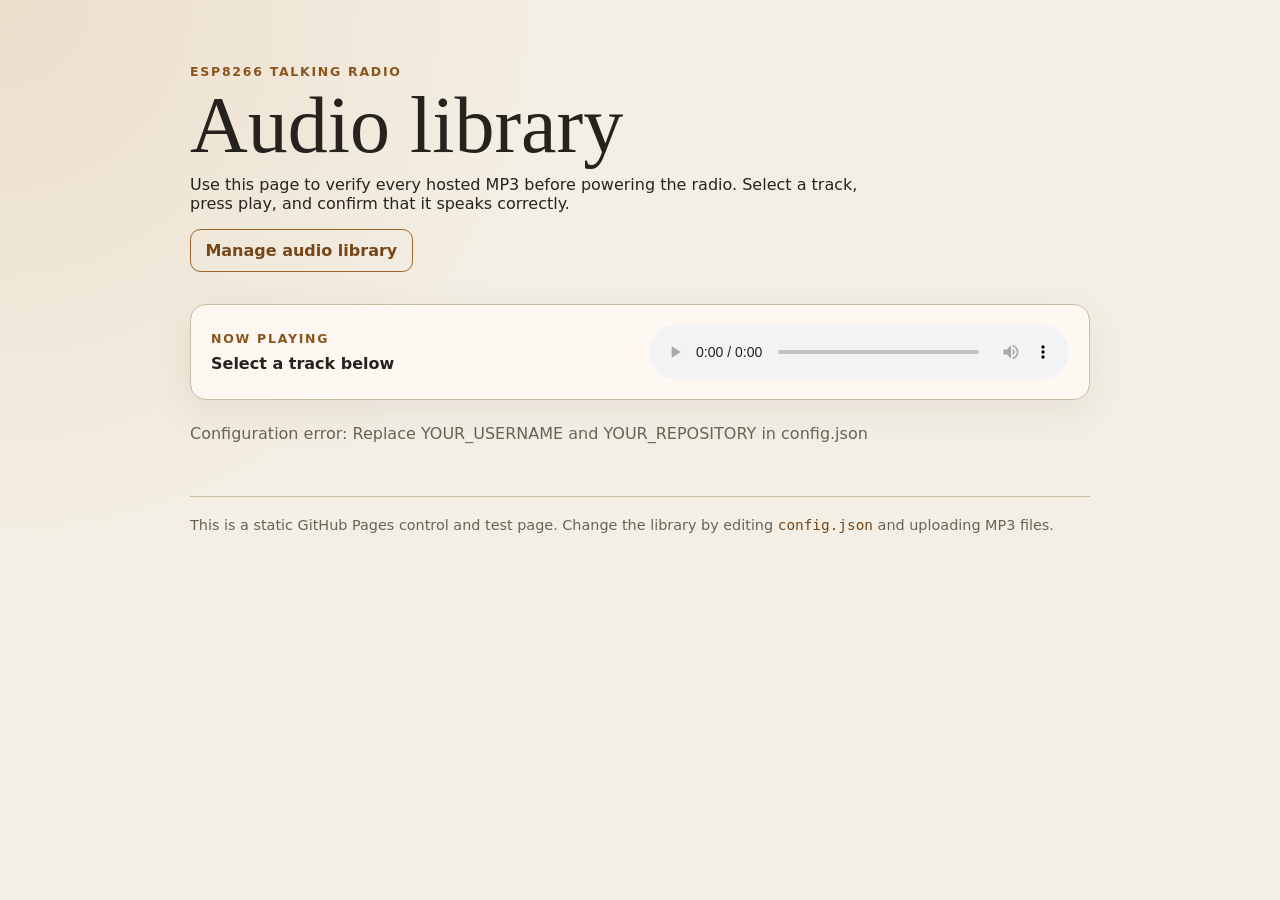
==== docs/index.html @ 39cb0681 "Initial project upload" ====
<!doctype html>
<html lang="en">
  <head>
    <meta charset="utf-8">
    <meta name="viewport" content="width=device-width, initial-scale=1">
    <meta name="color-scheme" content="light dark">
    <title>Talking Radio Audio Library</title>
    <link rel="stylesheet" href="styles.css">
  </head>
  <body>
    <main>
      <header>
        <p class="eyebrow">ESP8266 talking radio</p>
        <h1>Audio library</h1>
        <p>
          Use this page to verify every hosted MP3 before powering the radio.
          Select a track, press play, and confirm that it speaks correctly.
        </p>
        <a class="manage-link" href="manage.html">Manage audio library</a>
      </header>

      <section class="player-panel" aria-labelledby="now-playing-heading">
        <div>
          <p class="eyebrow" id="now-playing-heading">Now playing</p>
          <p id="now-playing">Select a track below</p>
        </div>
        <audio id="audio-player" controls preload="none"></audio>
      </section>

      <p id="status" role="status">Loading config.json…</p>
      <div id="library"></div>

      <footer>
        This is a static GitHub Pages control and test page. Change the library
        by editing <code>config.json</code> and uploading MP3 files.
      </footer>
    </main>
    <script src="app.js"></script>
  </body>
</html>
---- docs/styles.css ----
:root {
  color-scheme: light dark;
  font-family: Inter, ui-sans-serif, system-ui, -apple-system, BlinkMacSystemFont,
    "Segoe UI", sans-serif;
  background: #f4efe5;
  color: #26231e;
}

* {
  box-sizing: border-box;
}

body {
  margin: 0;
  min-height: 100vh;
  background:
    radial-gradient(circle at top left, rgba(180, 118, 46, 0.14), transparent 36rem),
    #f4efe5;
}

main {
  width: min(900px, calc(100% - 2rem));
  margin: 0 auto;
  padding: 4rem 0 3rem;
}

header {
  max-width: 680px;
  margin-bottom: 2rem;
}

h1,
h2,
p {
  margin-top: 0;
}

h1 {
  margin-bottom: 0.75rem;
  font-family: Georgia, "Times New Roman", serif;
  font-size: clamp(2.5rem, 8vw, 5rem);
  font-weight: 500;
  line-height: 0.95;
}

h2 {
  font-size: 1rem;
  letter-spacing: 0.04em;
}

.eyebrow {
  margin-bottom: 0.5rem;
  color: #8a541c;
  font-size: 0.78rem;
  font-weight: 700;
  letter-spacing: 0.14em;
  text-transform: uppercase;
}

.player-panel {
  display: grid;
  grid-template-columns: 1fr minmax(260px, 420px);
  gap: 1.5rem;
  align-items: center;
  margin-bottom: 1.5rem;
  padding: 1.25rem;
  border: 1px solid #cbbca4;
  border-radius: 1rem;
  background: rgba(255, 252, 246, 0.82);
  box-shadow: 0 12px 40px rgba(70, 47, 20, 0.08);
}

#now-playing {
  margin-bottom: 0;
  font-weight: 650;
  overflow-wrap: anywhere;
}

audio {
  width: 100%;
}

#status {
  min-height: 1.5rem;
  color: #6a6257;
}

.group {
  margin: 2.25rem 0;
}

.track-list {
  display: grid;
  gap: 0.65rem;
  margin: 0;
  padding: 0;
  list-style: none;
}

.track-button {
  width: 100%;
  padding: 0.9rem 1rem;
  border: 1px solid #d8ccba;
  border-radius: 0.75rem;
  background: rgba(255, 252, 246, 0.62);
  color: inherit;
  font: inherit;
  text-align: left;
  overflow-wrap: anywhere;
}

.track-button:hover,
.track-button:focus-visible {
  border-color: #9c6528;
  background: #fffaf0;
}

.track-button[aria-current="true"] {
  border-color: #8a541c;
  background: #f1dfc1;
}

footer {
  margin-top: 3rem;
  padding-top: 1.25rem;
  border-top: 1px solid #cbbca4;
  color: #6a6257;
  font-size: 0.9rem;
}

code {
  color: #754618;
}

.manage-link,
.action-link,
button.action-link {
  display: inline-block;
  padding: 0.7rem 0.9rem;
  border: 1px solid #9c6528;
  border-radius: 0.65rem;
  background: transparent;
  color: #754618;
  font: inherit;
  font-weight: 650;
  text-decoration: none;
}

.manage-link:hover,
.manage-link:focus-visible,
.action-link:hover,
.action-link:focus-visible {
  background: #f1dfc1;
}

.editor-grid {
  display: grid;
  gap: 1rem;
}

.editor-grid label {
  display: grid;
  gap: 0.4rem;
  font-weight: 650;
}

.editor-grid input,
.editor-grid textarea {
  width: 100%;
  padding: 0.75rem;
  border: 1px solid #cbbca4;
  border-radius: 0.55rem;
  background: rgba(255, 252, 246, 0.82);
  color: inherit;
  font: inherit;
}

.editor-grid textarea {
  min-height: 9rem;
  resize: vertical;
}

#json-output {
  width: 100%;
  padding: 0.75rem;
  border: 1px solid #cbbca4;
  border-radius: 0.55rem;
  background: rgba(255, 252, 246, 0.82);
  color: inherit;
  font: 0.88rem/1.5 ui-monospace, SFMono-Regular, Consolas, monospace;
  resize: vertical;
}

.actions {
  display: flex;
  flex-wrap: wrap;
  gap: 0.65rem;
  margin: 1rem 0;
}

.instructions {
  margin: 2rem 0;
  padding-left: 1.25rem;
}

.instructions li {
  margin-bottom: 0.65rem;
}

@media (max-width: 650px) {
  main {
    padding-top: 2.5rem;
  }

  .player-panel {
    grid-template-columns: 1fr;
  }
}

@media (prefers-color-scheme: dark) {
  :root {
    background: #17140f;
    color: #eee6d9;
  }

  body {
    background:
      radial-gradient(circle at top left, rgba(194, 130, 59, 0.13), transparent 36rem),
      #17140f;
  }

  .eyebrow,
  code {
    color: #e1aa69;
  }

  .manage-link,
  .action-link,
  button.action-link {
    border-color: #d49a59;
    color: #e1aa69;
  }

  .manage-link:hover,
  .manage-link:focus-visible,
  .action-link:hover,
  .action-link:focus-visible {
    background: #49331e;
  }

  .editor-grid input,
  .editor-grid textarea,
  #json-output {
    border-color: #4a4034;
    background: rgba(39, 33, 26, 0.86);
  }

  .player-panel,
  .track-button {
    border-color: #4a4034;
    background: rgba(39, 33, 26, 0.86);
  }

  .track-button:hover,
  .track-button:focus-visible {
    border-color: #d49a59;
    background: #31281e;
  }

  .track-button[aria-current="true"] {
    border-color: #d49a59;
    background: #49331e;
  }

  #status,
  footer {
    color: #b9ad9d;
  }
}
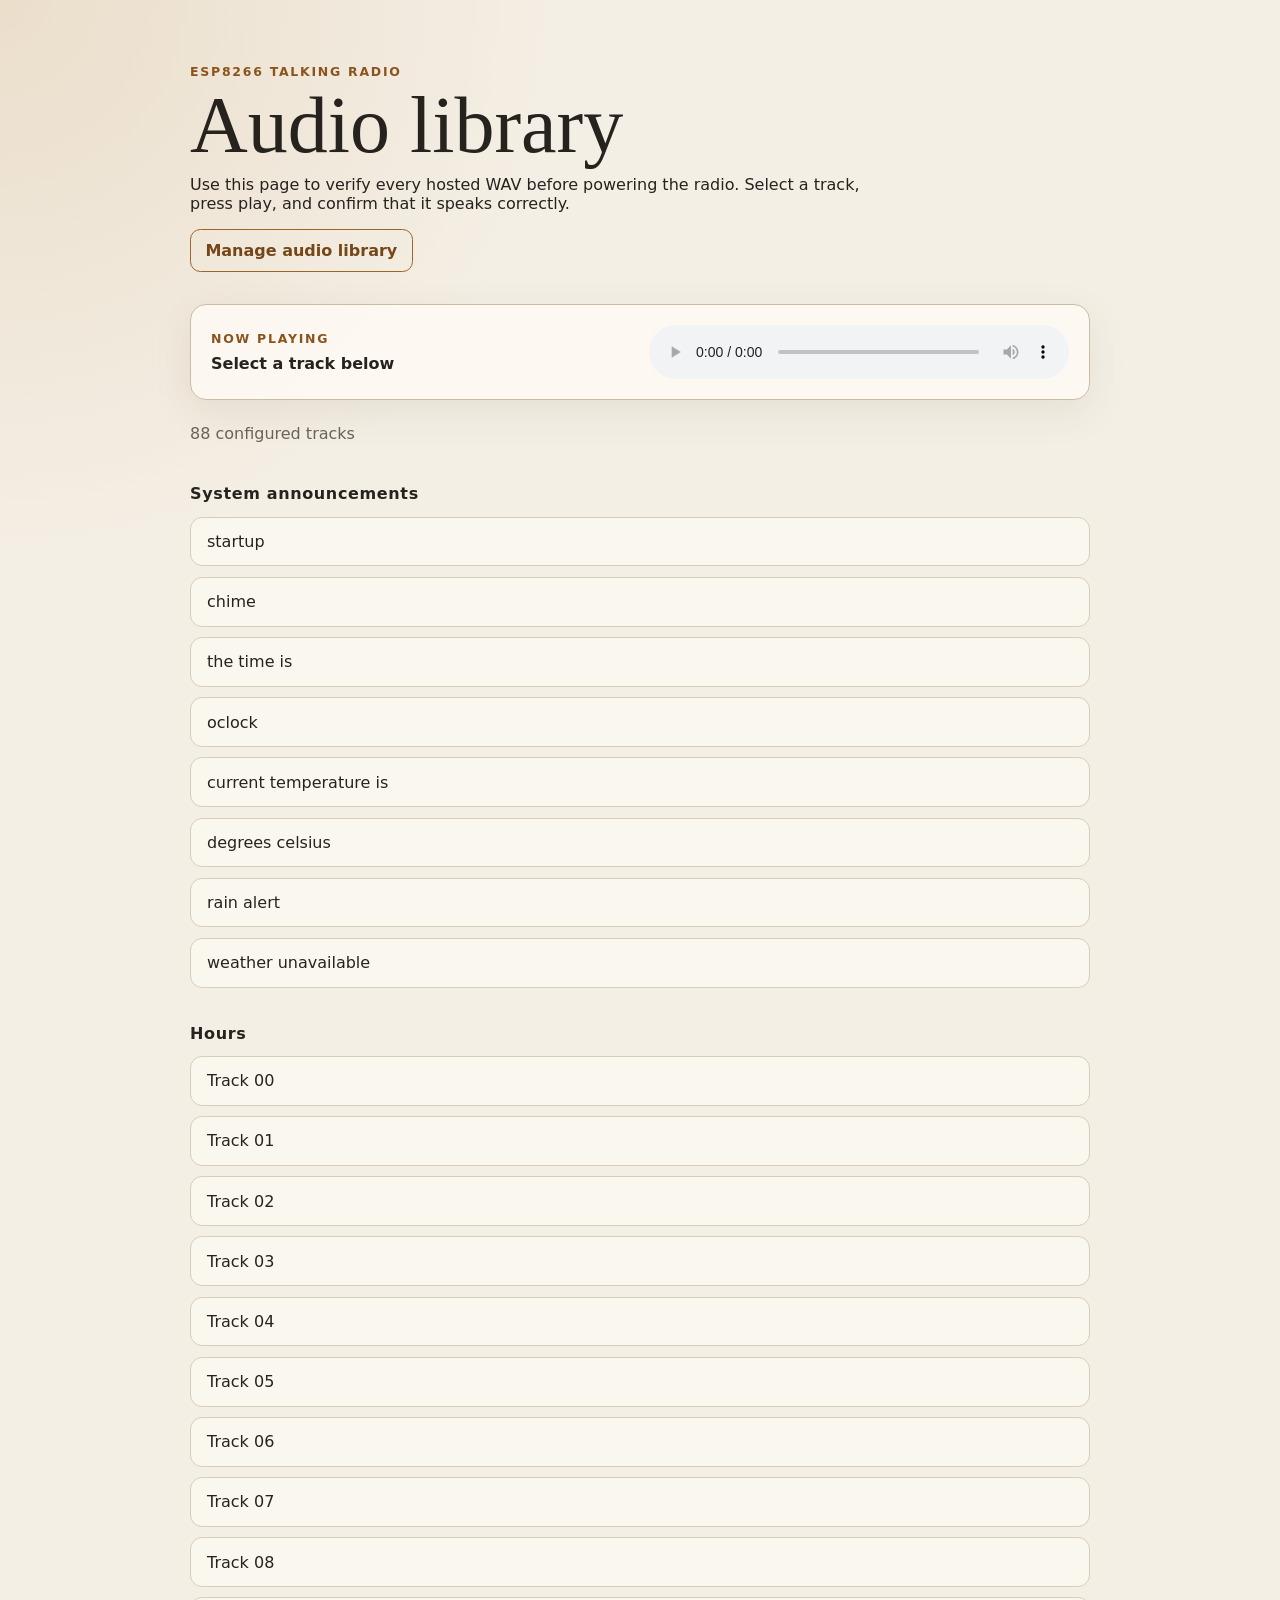
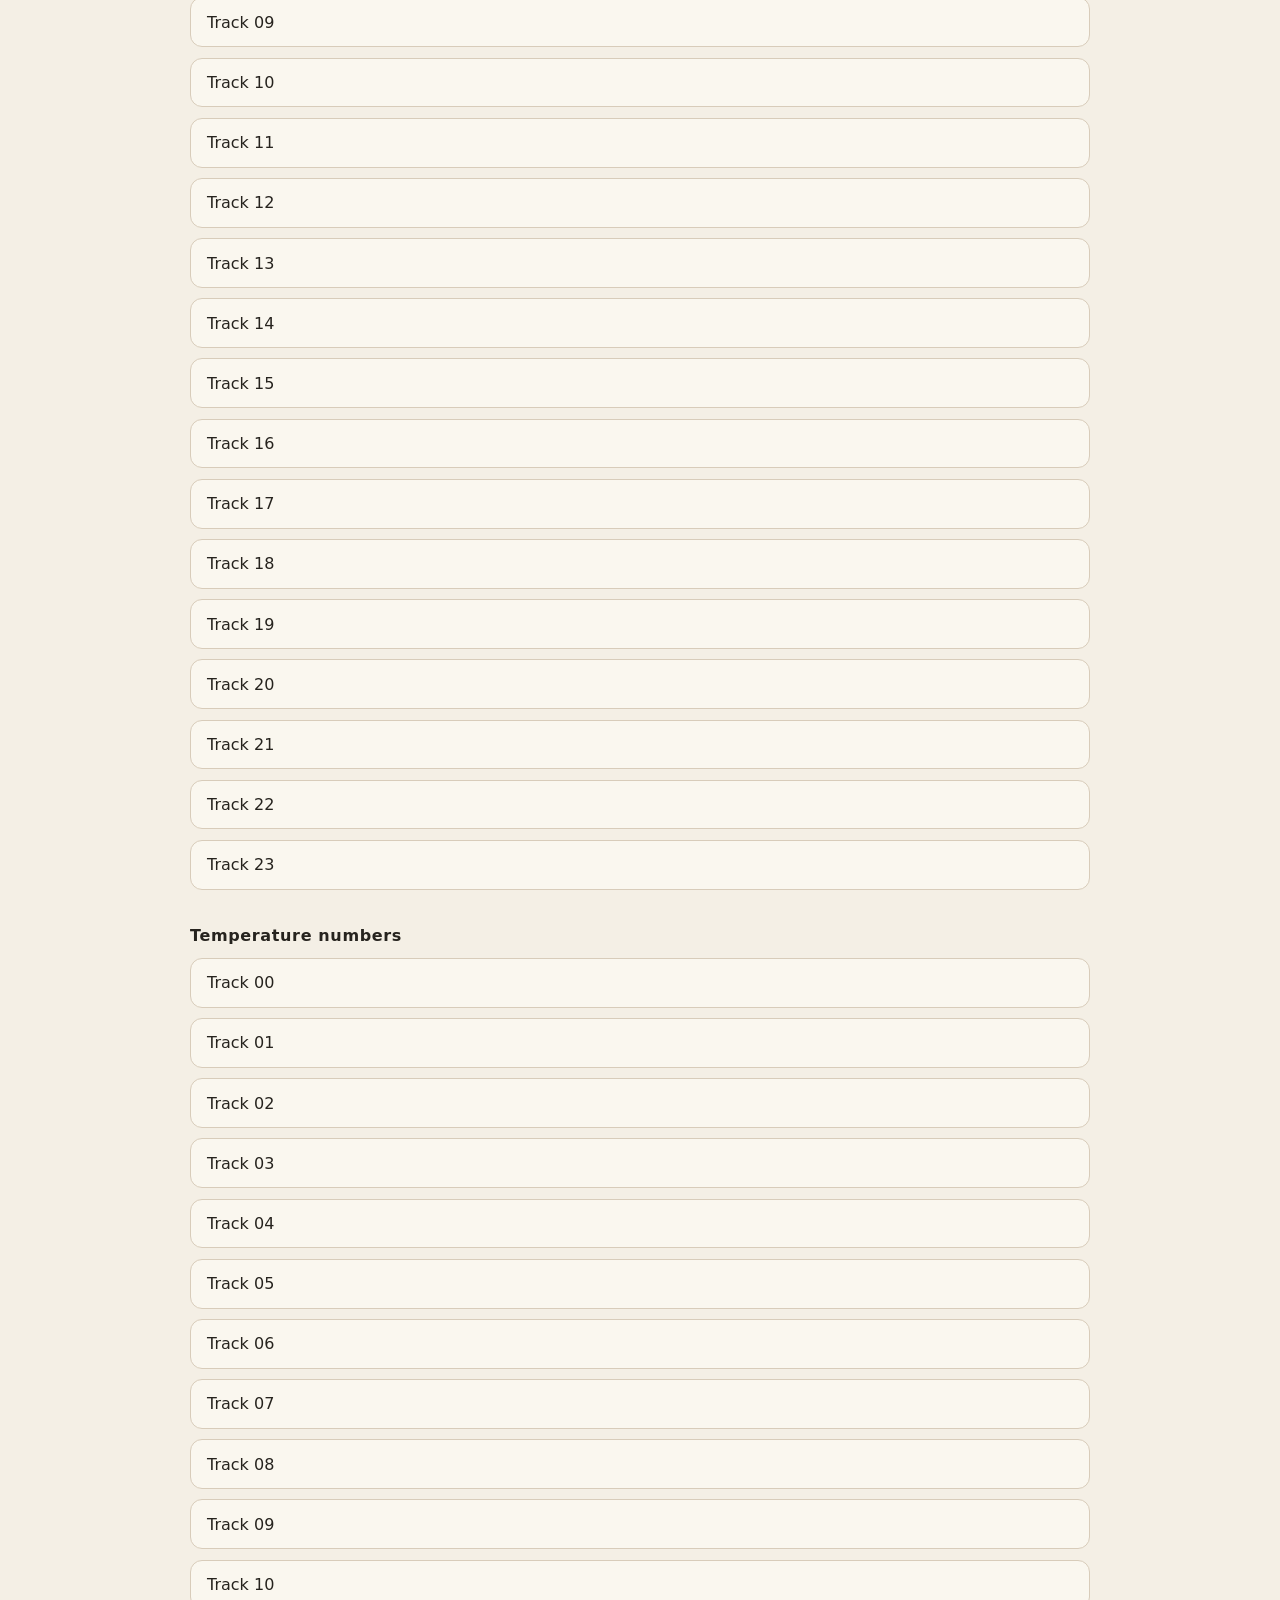
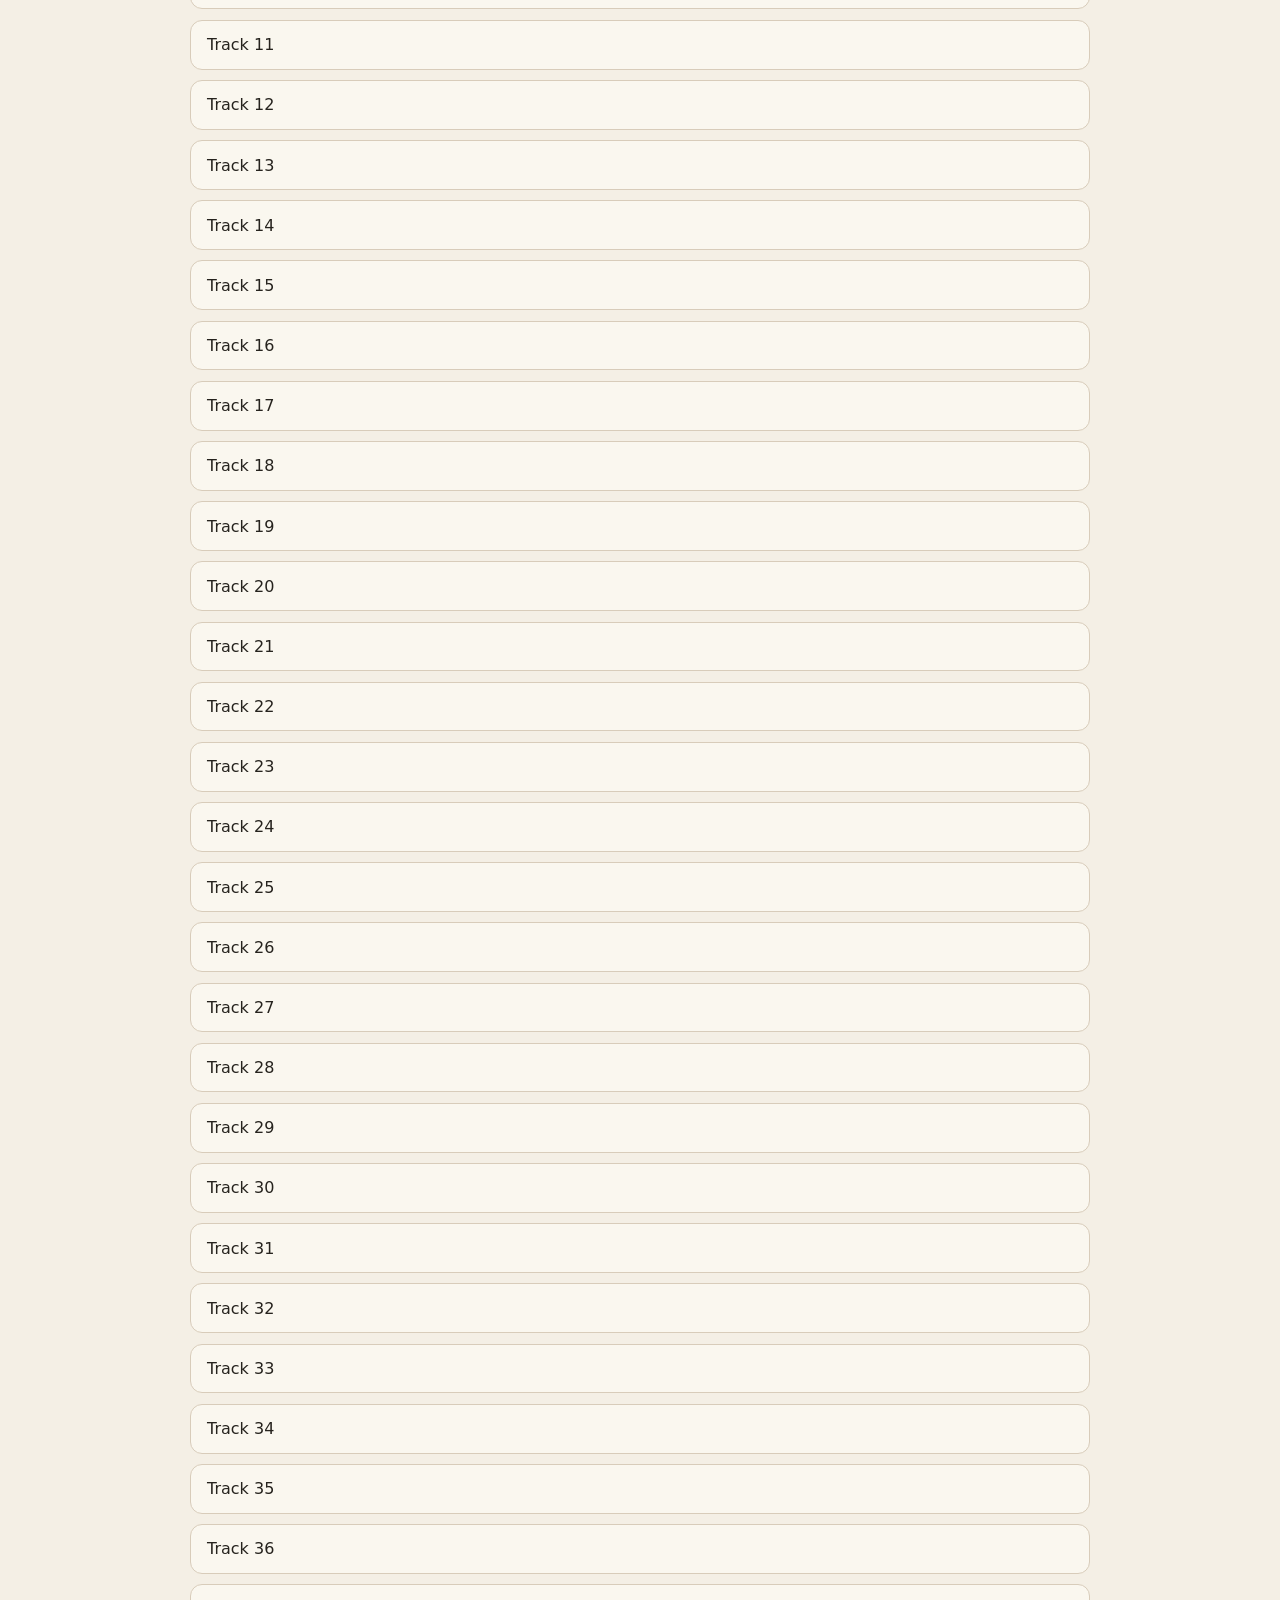
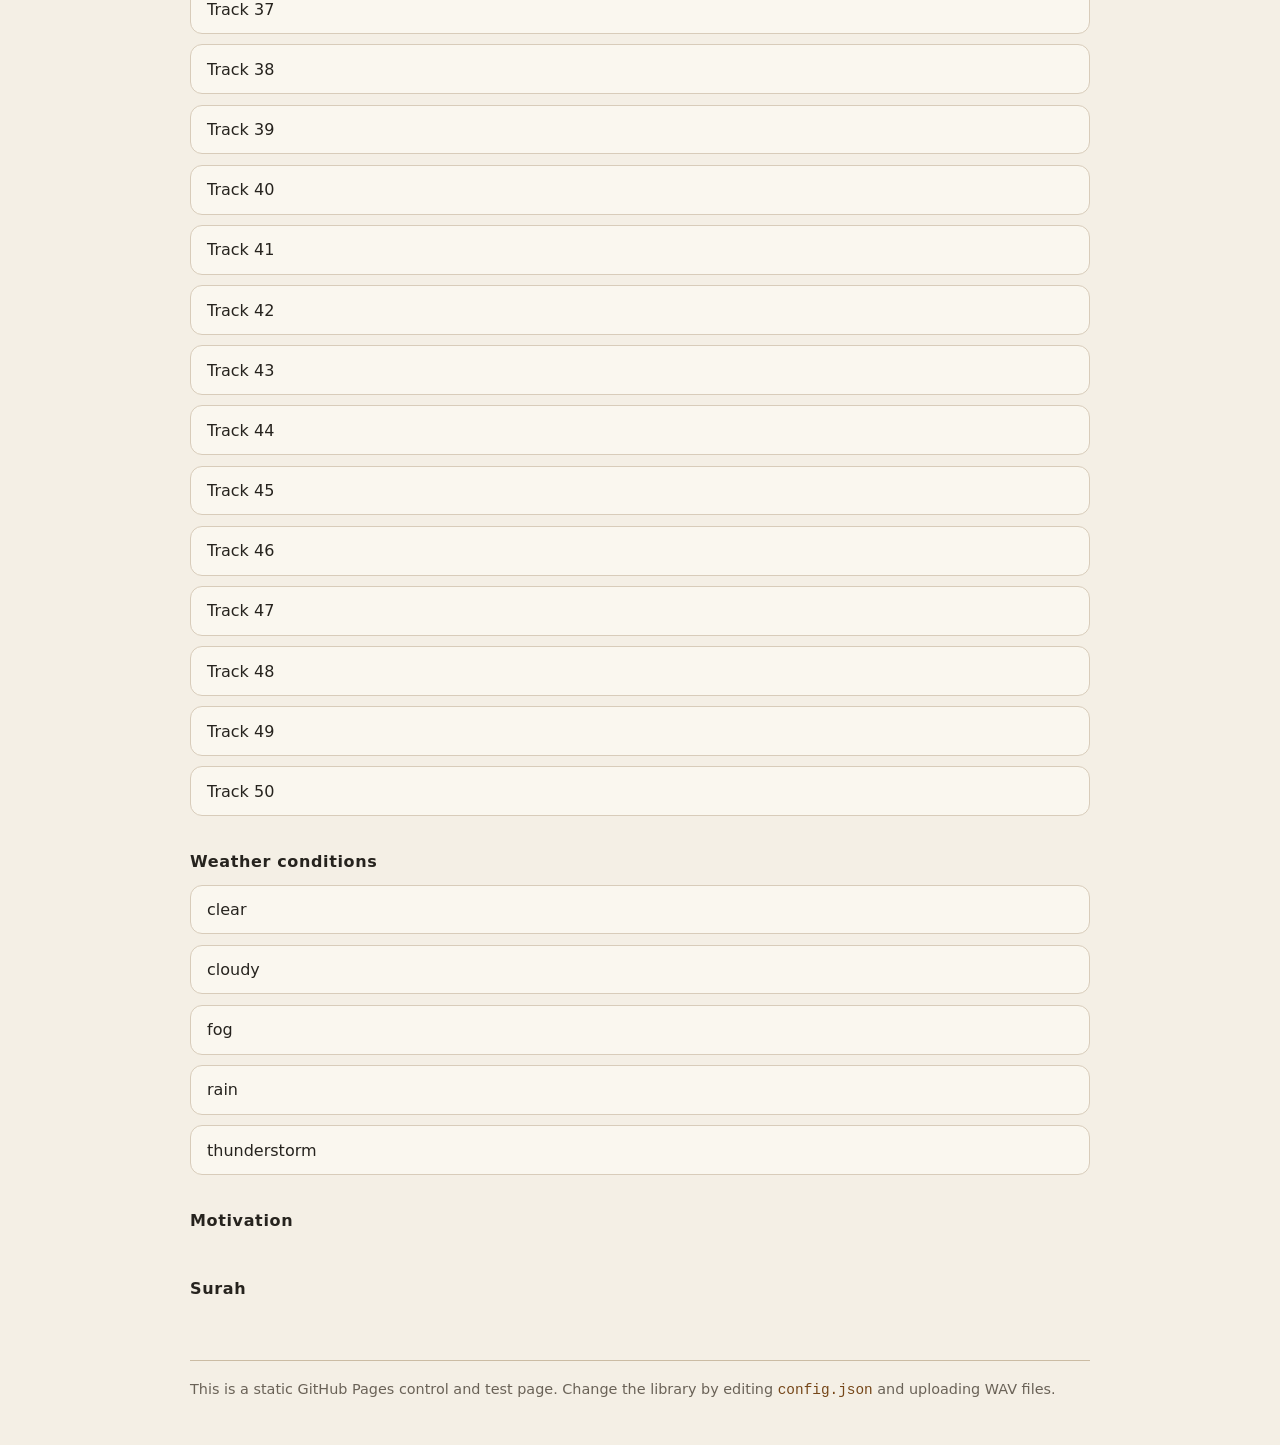
==== commit d1fb34ed: "Switch ESP8266 audio to WAV" ====
--- a/docs/index.html
+++ b/docs/index.html
@@ -13,7 +13,7 @@
         <p class="eyebrow">ESP8266 talking radio</p>
         <h1>Audio library</h1>
         <p>
-          Use this page to verify every hosted MP3 before powering the radio.
+          Use this page to verify every hosted WAV before powering the radio.
           Select a track, press play, and confirm that it speaks correctly.
         </p>
         <a class="manage-link" href="manage.html">Manage audio library</a>
@@ -32,7 +32,7 @@
 
       <footer>
         This is a static GitHub Pages control and test page. Change the library
-        by editing <code>config.json</code> and uploading MP3 files.
+        by editing <code>config.json</code> and uploading WAV files.
       </footer>
     </main>
     <script src="app.js"></script>
